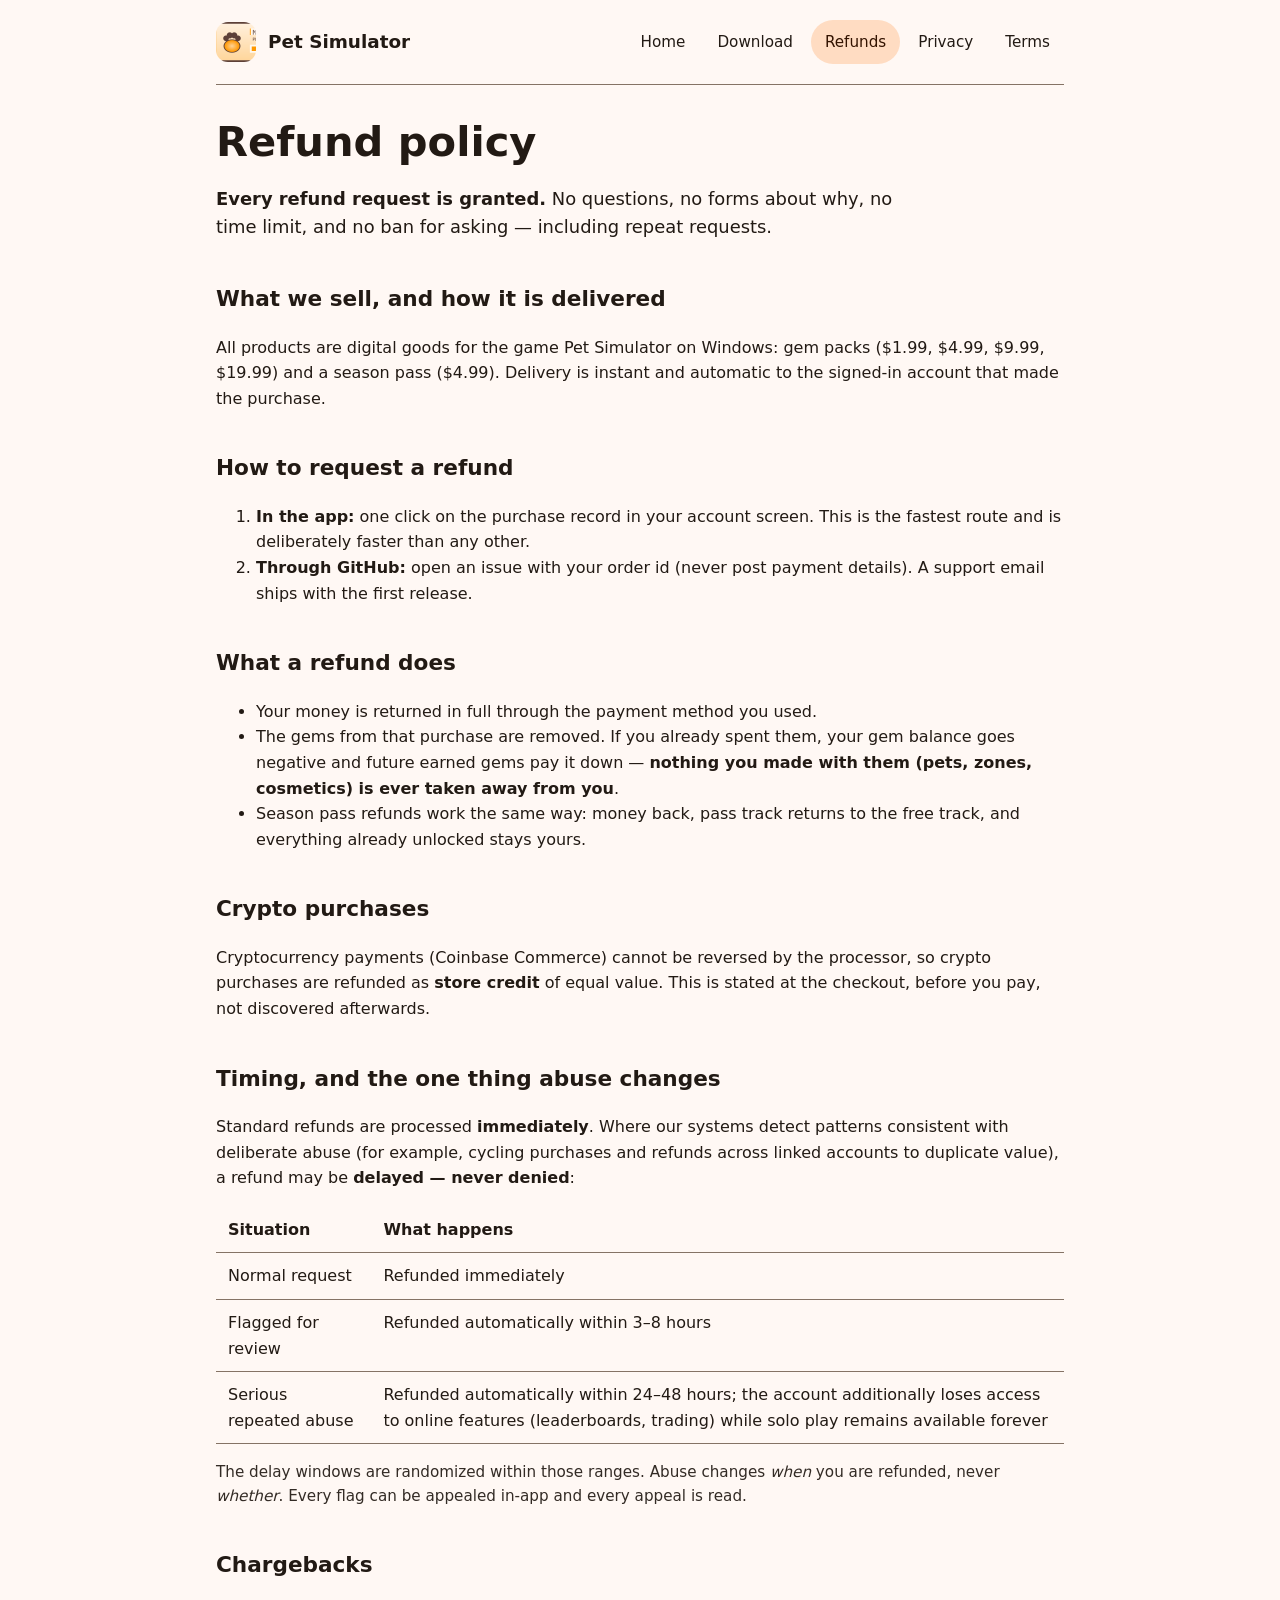
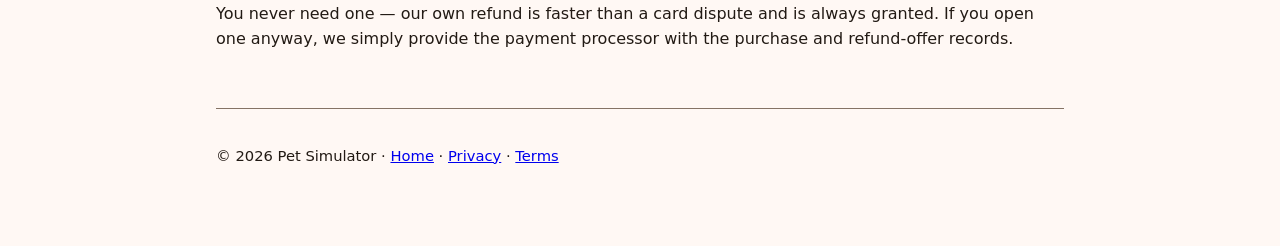
==== refund-policy.html @ b6de87aa "Publish the Pet Simulator site: pricing, refunds, privacy, terms, download Five static pages, fully " ====
<!doctype html>
<html lang="en">
<head>
  <meta charset="utf-8">
  <meta name="viewport" content="width=device-width, initial-scale=1">
  <title>Refund policy — Pet Simulator</title>
  <meta name="description" content="Every refund request is granted. Full terms, including delivery of digital goods and anti-abuse timing.">
  <link rel="stylesheet" href="styles.css">
  <link rel="icon" href="assets/material-pet-simulator.ico">
  <meta name="theme-color" content="#9a4d00">
</head>
<body>
<div class="wrap">
  <header class="site">
    <img class="mark" src="social-preview.png" alt="" style="object-fit:cover;object-position:8% 50%;">
    <span class="name">Pet Simulator</span>
    <nav class="site" aria-label="Site">
      <a href="index.html">Home</a>
      <a href="download.html">Download</a>
      <a href="refund-policy.html" aria-current="page">Refunds</a>
      <a href="privacy.html">Privacy</a>
      <a href="terms.html">Terms</a>
    </nav>
  </header>

  <main>
    <h1>Refund policy</h1>
    <p class="lede"><strong>Every refund request is granted.</strong> No questions, no forms about
      why, no time limit, and no ban for asking — including repeat requests.</p>

    <h2>What we sell, and how it is delivered</h2>
    <p>All products are digital goods for the game Pet Simulator on Windows: gem packs
      ($1.99, $4.99, $9.99, $19.99) and a season pass ($4.99). Delivery is instant and automatic to
      the signed-in account that made the purchase.</p>

    <h2>How to request a refund</h2>
    <ol>
      <li><strong>In the app:</strong> one click on the purchase record in your account screen. This
        is the fastest route and is deliberately faster than any other.</li>
      <li><strong>Through GitHub:</strong> open an issue with your order id (never post payment
        details). A support email ships with the first release.</li>
    </ol>

    <h2>What a refund does</h2>
    <ul>
      <li>Your money is returned in full through the payment method you used.</li>
      <li>The gems from that purchase are removed. If you already spent them, your gem balance goes
        negative and future earned gems pay it down — <strong>nothing you made with them (pets,
        zones, cosmetics) is ever taken away from you</strong>.</li>
      <li>Season pass refunds work the same way: money back, pass track returns to the free track,
        and everything already unlocked stays yours.</li>
    </ul>

    <h2>Crypto purchases</h2>
    <p>Cryptocurrency payments (Coinbase Commerce) cannot be reversed by the processor, so crypto
      purchases are refunded as <strong>store credit</strong> of equal value. This is stated at the
      checkout, before you pay, not discovered afterwards.</p>

    <h2>Timing, and the one thing abuse changes</h2>
    <p>Standard refunds are processed <strong>immediately</strong>. Where our systems detect
      patterns consistent with deliberate abuse (for example, cycling purchases and refunds across
      linked accounts to duplicate value), a refund may be <strong>delayed — never denied</strong>:</p>
    <table class="overflow-x">
      <tr><th>Situation</th><th>What happens</th></tr>
      <tr><td>Normal request</td><td>Refunded immediately</td></tr>
      <tr><td>Flagged for review</td><td>Refunded automatically within 3–8 hours</td></tr>
      <tr><td>Serious repeated abuse</td><td>Refunded automatically within 24–48 hours; the account
        additionally loses access to online features (leaderboards, trading) while solo play remains
        available forever</td></tr>
    </table>
    <p class="note">The delay windows are randomized within those ranges. Abuse changes
      <em>when</em> you are refunded, never <em>whether</em>. Every flag can be appealed in-app and
      every appeal is read.</p>

    <h2>Chargebacks</h2>
    <p>You never need one — our own refund is faster than a card dispute and is always granted. If
      you open one anyway, we simply provide the payment processor with the purchase and
      refund-offer records.</p>
  </main>

  <footer class="site">
    <p>© 2026 Pet Simulator · <a href="index.html">Home</a> · <a href="privacy.html">Privacy</a>
      · <a href="terms.html">Terms</a></p>
  </footer>
</div>
</body>
</html>
---- styles.css ----
/* Material Pet Simulator — public site. Material Design 3 flavoured, no external
   assets: no CDN, no remote fonts, no analytics, no tracking of any kind. */
:root {
  --md-primary: #9a4d00;
  --md-on-primary: #ffffff;
  --md-primary-container: #ffdcc2;
  --md-on-primary-container: #331300;
  --md-surface: #fff8f4;
  --md-on-surface: #221a14;
  --md-surface-container: #fceee2;
  --md-surface-container-high: #f6e8dc;
  --md-outline: #857365;
  --md-tertiary: #5d4037;
  --radius: 16px;
}
@media (prefers-color-scheme: dark) {
  :root {
    --md-primary: #ffb77c;
    --md-on-primary: #522300;
    --md-primary-container: #753500;
    --md-on-primary-container: #ffdcc2;
    --md-surface: #19120c;
    --md-on-surface: #efe0d5;
    --md-surface-container: #261e16;
    --md-surface-container-high: #31281f;
    --md-outline: #9f8d7c;
    --md-tertiary: #e7bdb0;
  }
}
* { box-sizing: border-box; }
html { -webkit-text-size-adjust: 100%; }
body {
  margin: 0;
  font-family: "Segoe UI Variable", "Segoe UI", Roboto, system-ui, sans-serif;
  background: var(--md-surface);
  color: var(--md-on-surface);
  line-height: 1.6;
}
.wrap { max-width: 880px; margin: 0 auto; padding: 0 16px 64px; }
header.site {
  display: flex; align-items: center; gap: 12px; flex-wrap: wrap;
  padding: 20px 0; border-bottom: 1px solid var(--md-outline);
}
header.site .mark { width: 40px; height: 40px; border-radius: 12px; }
header.site .name { font-size: 1.15rem; font-weight: 650; }
nav.site { margin-left: auto; display: flex; gap: 4px; flex-wrap: wrap; }
nav.site a {
  color: var(--md-on-surface); text-decoration: none; font-size: .95rem;
  padding: 8px 14px; border-radius: 999px; min-height: 44px;
  display: inline-flex; align-items: center;
}
nav.site a:hover, nav.site a:focus-visible { background: var(--md-surface-container-high); }
nav.site a[aria-current="page"] { background: var(--md-primary-container); color: var(--md-on-primary-container); }
a:focus-visible, button:focus-visible { outline: 3px solid var(--md-primary); outline-offset: 2px; }
h1 { font-size: clamp(1.8rem, 5vw, 2.6rem); line-height: 1.2; margin: 32px 0 8px; }
h2 { font-size: 1.35rem; margin-top: 40px; }
h3 { font-size: 1.1rem; }
.lede { font-size: 1.12rem; max-width: 60ch; }
.card {
  background: var(--md-surface-container); border-radius: var(--radius);
  padding: 20px 22px; margin: 16px 0;
}
.card.high { background: var(--md-surface-container-high); }
.grid { display: grid; gap: 14px; grid-template-columns: repeat(auto-fit, minmax(190px, 1fr)); }
.price {
  background: var(--md-surface-container-high); border-radius: var(--radius);
  padding: 18px; text-align: center;
}
.price .amount { font-size: 1.6rem; font-weight: 700; color: var(--md-primary); }
.price .gems { font-size: .95rem; }
.badge {
  display: inline-block; padding: 4px 12px; border-radius: 999px; font-size: .85rem;
  background: var(--md-primary-container); color: var(--md-on-primary-container);
  margin: 2px 4px 2px 0;
}
.button {
  display: inline-flex; align-items: center; justify-content: center;
  min-height: 48px; padding: 0 24px; border-radius: 999px; border: 0;
  background: var(--md-primary); color: var(--md-on-primary);
  font-size: 1rem; font-weight: 600; text-decoration: none; cursor: pointer;
}
.button[aria-disabled="true"] { opacity: .55; cursor: not-allowed; }
.button.tonal { background: var(--md-primary-container); color: var(--md-on-primary-container); }
table { border-collapse: collapse; width: 100%; margin: 12px 0; }
th, td { text-align: left; padding: 10px 12px; border-bottom: 1px solid var(--md-outline); vertical-align: top; }
.note { font-size: .95rem; opacity: .92; }
footer.site { margin-top: 56px; padding-top: 20px; border-top: 1px solid var(--md-outline); font-size: .92rem; }
.overflow-x { overflow-x: auto; }
@media (max-width: 480px) {
  header.site { gap: 8px; }
  nav.site { margin-left: 0; }
}
@media (prefers-reduced-motion: reduce) {
  * { animation: none !important; transition: none !important; }
}
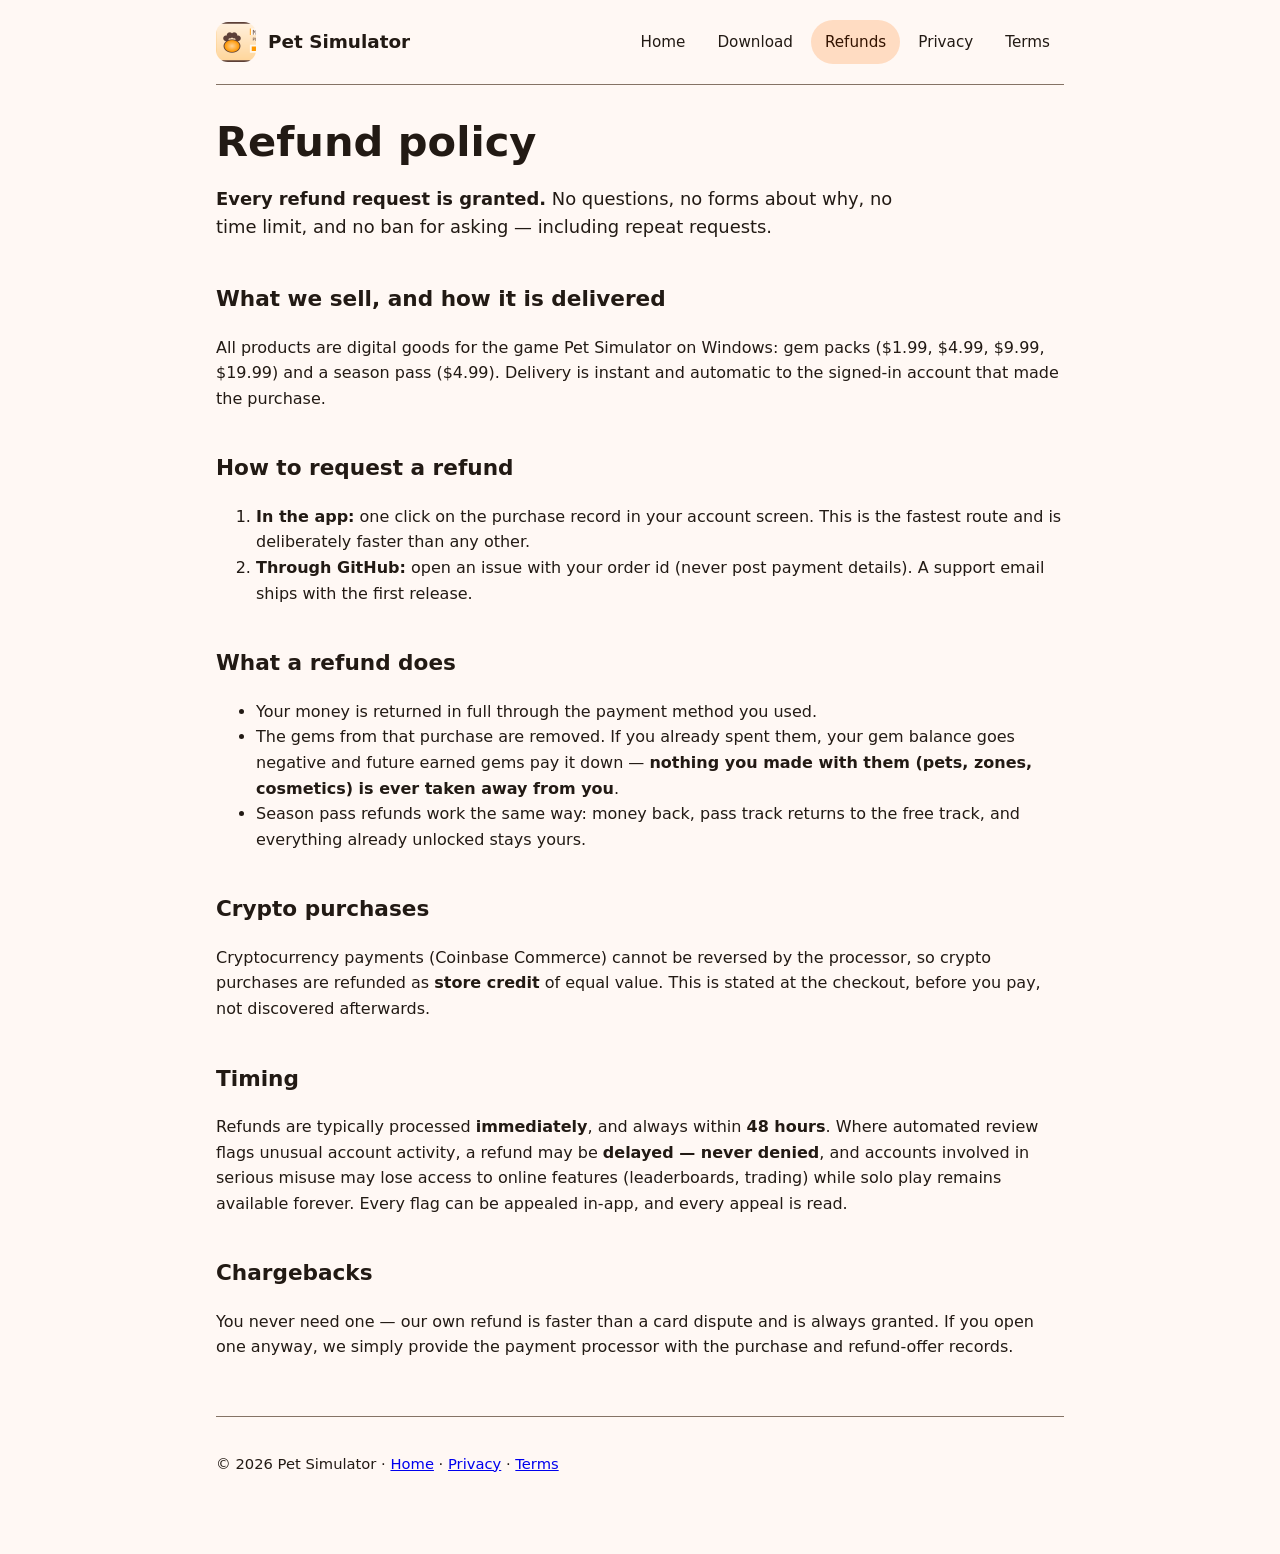
==== commit 0064b881: "Keep the refund promise public and the detection clock private The policy page was publishing the ex" ====
--- a/refund-policy.html
+++ b/refund-policy.html
@@ -56,21 +56,12 @@
       purchases are refunded as <strong>store credit</strong> of equal value. This is stated at the
       checkout, before you pay, not discovered afterwards.</p>
 
-    <h2>Timing, and the one thing abuse changes</h2>
-    <p>Standard refunds are processed <strong>immediately</strong>. Where our systems detect
-      patterns consistent with deliberate abuse (for example, cycling purchases and refunds across
-      linked accounts to duplicate value), a refund may be <strong>delayed — never denied</strong>:</p>
-    <table class="overflow-x">
-      <tr><th>Situation</th><th>What happens</th></tr>
-      <tr><td>Normal request</td><td>Refunded immediately</td></tr>
-      <tr><td>Flagged for review</td><td>Refunded automatically within 3–8 hours</td></tr>
-      <tr><td>Serious repeated abuse</td><td>Refunded automatically within 24–48 hours; the account
-        additionally loses access to online features (leaderboards, trading) while solo play remains
-        available forever</td></tr>
-    </table>
-    <p class="note">The delay windows are randomized within those ranges. Abuse changes
-      <em>when</em> you are refunded, never <em>whether</em>. Every flag can be appealed in-app and
-      every appeal is read.</p>
+    <h2>Timing</h2>
+    <p>Refunds are typically processed <strong>immediately</strong>, and always within
+      <strong>48 hours</strong>. Where automated review flags unusual account activity, a refund may
+      be <strong>delayed — never denied</strong>, and accounts involved in serious misuse may lose
+      access to online features (leaderboards, trading) while solo play remains available forever.
+      Every flag can be appealed in-app, and every appeal is read.</p>
 
     <h2>Chargebacks</h2>
     <p>You never need one — our own refund is faster than a card dispute and is always granted. If
